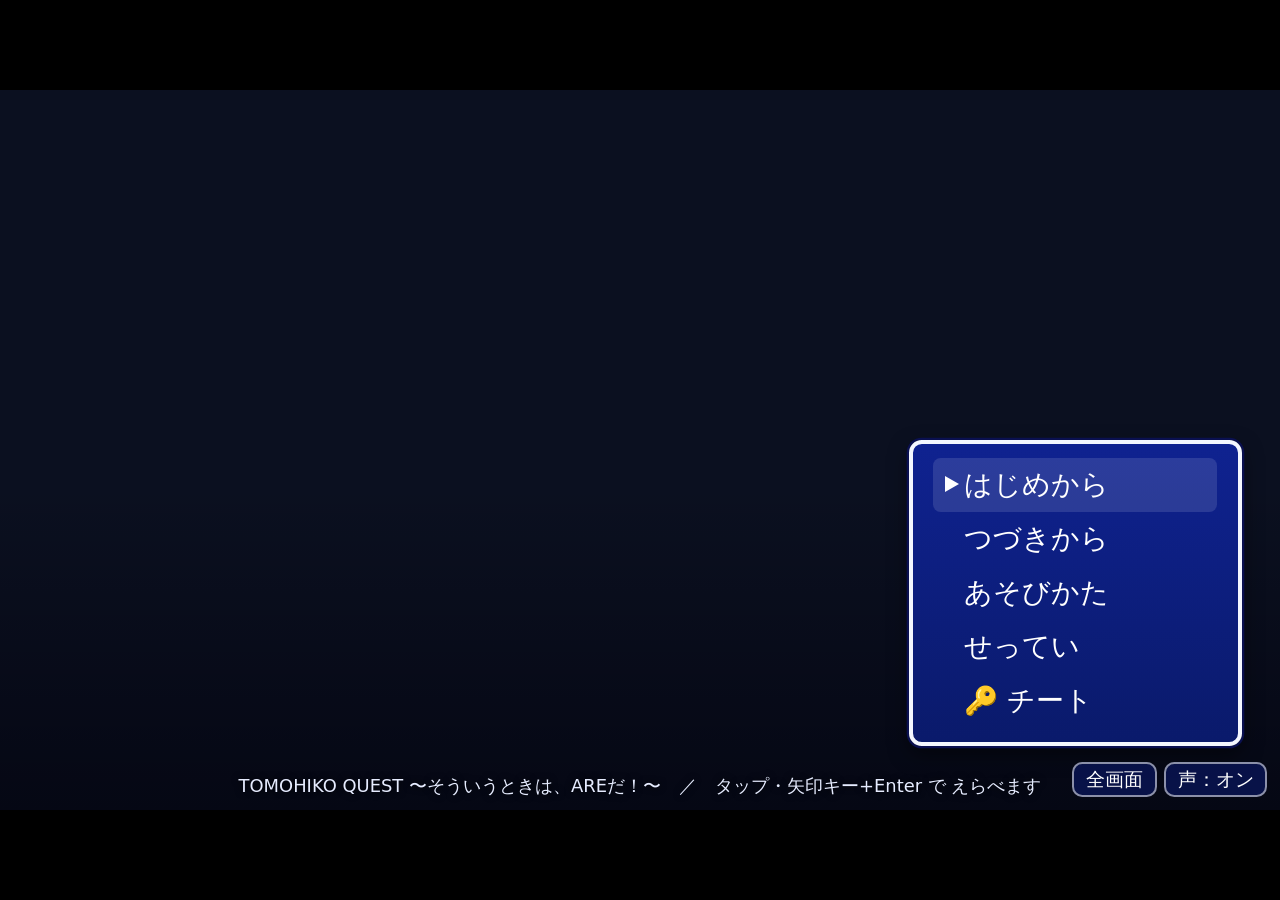
==== game/index.html @ 36fe4eb5 "Add files via upload" ====
<!doctype html>
<html lang="ja">
<head>
<meta charset="utf-8">
<meta name="viewport" content="width=device-width,initial-scale=1,viewport-fit=cover,user-scalable=no">
<meta http-equiv="Content-Security-Policy" content="default-src 'none'; script-src 'self'; style-src 'self' 'unsafe-inline'; img-src 'self' data: blob:; media-src 'self'; connect-src 'self'; font-src 'self' data:; base-uri 'none'; form-action 'none'; object-src 'none'">
<meta name="robots" content="noindex">
<meta name="theme-color" content="#0b1020">
<title>TOMOHIKO QUEST 〜そういうときは、AREだ！〜</title>
<link rel="stylesheet" href="./game.css">
</head>
<body>
<div id="stage">
  <div id="bg"></div>
  <canvas id="cv" width="1280" height="720" aria-label="ゲーム画面"></canvas>
  <div id="ui"></div>
  <div id="pad">
    <div id="dp"><button class="u" data-k="up" aria-label="上">▲</button><button class="d" data-k="down" aria-label="下">▼</button><button class="l" data-k="left" aria-label="左">◀</button><button class="r" data-k="right" aria-label="右">▶</button></div>
    <div id="ab"><button class="b" data-k="menu" aria-label="メニュー">メニュー</button><button class="a" data-k="ok" aria-label="話す・調べる・決定">A</button></div>
  </div>
  <div id="top"><button type="button" id="btnFs">全画面</button><button type="button" id="btnVoice">声：オン</button></div>
  <div id="toast" class="win"></div>
  <div id="flash"></div>
</div>
<div id="rot"><div>📱 よこむきに すると<br>もっと 大きく 遊べるよ！</div><button type="button" id="rotOk">このまま あそぶ</button></div>
<script src="../protect.js"></script>
<script src="./hash.js"></script>
<script src="./cheat-table.js"></script>
<script src="./data.js"></script>
<script src="./data2.js"></script>
<script src="./maps.js"></script>
<script src="./story.js"></script>
<script src="./maps2.js"></script>
<script src="./story2.js"></script>
<script src="./core.js"></script>
<script src="./ui.js"></script>
<script src="./field.js"></script>
<script src="./battle.js"></script>
<script src="./boot.js"></script>
</body>
</html>
---- game/game.css ----
:root{--blue:#0a1a6b;--blue2:#1a2fa8;--line:#f4f7ff;--gold:#ffe28a;--ink:#fff;--red:#ff6b6b;--ok:#7dffb0}
*{box-sizing:border-box;-webkit-tap-highlight-color:transparent}
html,body{margin:0;height:100%;background:#000;overflow:hidden;font-family:"Hiragino Kaku Gothic ProN","Yu Gothic","Meiryo",system-ui,sans-serif;color:var(--ink);-webkit-user-select:none;user-select:none;-webkit-touch-callout:none}
body{display:flex;align-items:center;justify-content:center}
#stage{position:relative;width:min(100vw,calc(100vh * 16 / 9));height:min(calc(100vw * 9 / 16),100vh);container-type:size;background:#0b1020;overflow:hidden;touch-action:manipulation}
@supports (height:100dvh){#stage{width:min(100vw,calc(100dvh * 16 / 9));height:min(calc(100vw * 9 / 16),100dvh)}}
#cv{position:absolute;inset:0;width:100%;height:100%;image-rendering:pixelated;display:none}
body[data-mode=map] #cv,body[data-mode=talk] #cv,body[data-mode=choice] #cv,body[data-mode=script] #cv,body[data-mode=battle] #cv,body[data-mode=shop] #cv,body[data-mode=gate] #cv,body[data-mode=menu] #cv,body[data-mode=rename] #cv,body[data-mode=end] #cv,body[data-mode=confirm] #cv{display:block}
#bg{position:absolute;inset:0;background:#0b1020 center/cover no-repeat;opacity:0;transition:opacity .35s;pointer-events:none}
#bg.on{opacity:1}
#bg::after{content:"";position:absolute;inset:0;background:linear-gradient(180deg,rgba(0,0,0,0) 55%,rgba(0,0,10,.55))}
#ui{position:absolute;inset:0;font-size:2.15cqw;line-height:1.5}
.win{background:linear-gradient(180deg,#0f2290,var(--blue));border:.34cqw solid var(--line);border-radius:1cqw;box-shadow:0 0 0 .18cqw #0a1050,0 .6cqw 1.6cqw rgba(0,0,0,.5);padding:1.1cqw 1.6cqw;color:#fff}
.win h2{margin:0 0 .6cqw;font-size:2.6cqw;color:var(--gold);letter-spacing:.1cqw}
.win h3{margin:.6cqw 0 .3cqw;font-size:2.2cqw;color:var(--gold)}
.meta{font-size:1.7cqw;color:#cbd7ff}
.opt,.btn{display:block;width:100%;text-align:left;font:inherit;color:#fff;background:transparent;border:0;border-radius:.6cqw;padding:.5cqw 1.2cqw .5cqw 2.4cqw;cursor:pointer;position:relative}
.opt::before{content:"";position:absolute;left:.9cqw;top:50%;width:0;height:0;margin-top:-.7cqw;border-left:1.1cqw solid transparent;border-top:.7cqw solid transparent;border-bottom:.7cqw solid transparent;opacity:0}
.opt.on::before,.opt:hover::before{border-left-color:#fff;opacity:1}
.opt.on,.opt:hover{background:rgba(255,255,255,.12)}
.opt[disabled]{opacity:.45;cursor:default}
.row{display:flex;flex-wrap:wrap;gap:.8cqw;align-items:center}
.btn{display:inline-block;width:auto;text-align:center;padding:.5cqw 1.8cqw;background:linear-gradient(180deg,#2c45d6,#1a2fa8);border:.22cqw solid var(--line)}
.btn.sub{background:rgba(255,255,255,.1)}
.btn.on,.btn:hover{outline:.25cqw solid var(--gold)}
.btn[disabled]{opacity:.4}
.sel{outline:.28cqw solid var(--gold)}
input[type=text],select{font:inherit;font-size:2cqw;color:#fff;background:#071056;border:.25cqw solid var(--line);border-radius:.6cqw;padding:.4cqw 1cqw;-webkit-user-select:text;user-select:text}
select{padding-right:.4cqw}
label{font-size:1.8cqw;color:#cbd7ff;display:block;margin:.5cqw 0 .2cqw}
.err{color:var(--red);min-height:2.6cqw;font-size:1.8cqw}
.okc{color:var(--ok)}
/* タイトル */
#tm{position:absolute;right:3cqw;bottom:5cqw;width:26cqw}
.foot{position:absolute;left:0;right:0;bottom:.8cqw;text-align:center;font-size:1.4cqw;color:#e6ecff;text-shadow:0 0 .6cqw #000}
/* 画面中央のパネル */
.panel{position:absolute;left:50%;top:50%;transform:translate(-50%,-50%);width:78cqw;max-height:92cqh}
.panel.sm{width:56cqw}
.panel.scroll{overflow:auto}
.slots{display:grid;grid-template-columns:repeat(3,1fr);gap:1.2cqw}
.slot{border:.28cqw solid var(--line);border-radius:.9cqw;padding:.9cqw 1.1cqw;background:rgba(0,0,40,.55);min-height:22cqw;display:flex;flex-direction:column;gap:.3cqw}
.slot.pick{outline:.3cqw dashed var(--gold)}
.slot b{color:var(--gold)}
.slot .sb{display:flex;flex-wrap:wrap;gap:.5cqw;margin-top:auto}
.slot .btn{font-size:1.7cqw;padding:.3cqw 1cqw}
.chips{display:flex;flex-wrap:wrap;gap:.6cqw;margin:.4cqw 0}
.chip{padding:.2cqw 1cqw;border:.2cqw solid #fff7;border-radius:2cqw;font-size:1.7cqw;background:rgba(255,255,255,.08)}
.zodiac{font-size:2.3cqw;color:var(--gold);min-height:6cqw}
.q{font-size:3cqw;text-align:center;margin:3cqw 0;line-height:1.6}
.qb{display:flex;gap:3cqw;justify-content:center}
.qb .btn{font-size:2.8cqw;padding:.8cqw 5cqw}
/* 会話 */
#msg{position:absolute;left:2cqw;right:2cqw;bottom:2cqw;min-height:15cqw;padding:1.3cqw 2.2cqw 1.6cqw 2.2cqw;font-size:2.35cqw;line-height:1.6;white-space:pre-wrap}
#msg.hasp{padding-left:16cqw}
#msg .who{position:absolute;left:2cqw;top:-2.4cqw;background:linear-gradient(180deg,#1a2fa8,#0a1a6b);border:.3cqw solid var(--line);border-radius:.8cqw;padding:.1cqw 1.6cqw;font-size:2cqw;color:var(--gold);white-space:nowrap}
#msg.hasp .who{left:16cqw}
#msg .nx{position:absolute;right:1.6cqw;bottom:.4cqw;animation:bl .8s infinite;color:var(--gold)}
@keyframes bl{50%{opacity:.2}}
#por{position:absolute;left:3cqw;bottom:13.5cqw;width:15cqw;height:30cqw;pointer-events:none;display:flex;align-items:flex-end;justify-content:center;filter:drop-shadow(0 .5cqw .8cqw rgba(0,0,0,.6))}
#por img,#por canvas{max-width:100%;max-height:100%;object-fit:contain;image-rendering:auto}
#por canvas{image-rendering:pixelated;width:12cqw;height:auto}
#choices{position:absolute;right:3cqw;bottom:19cqw;min-width:30cqw;max-width:56cqw}
#hud{position:absolute;left:1.4cqw;top:1.2cqw;font-size:1.65cqw;padding:.6cqw 1.2cqw;line-height:1.45;pointer-events:none;opacity:.94}
#hud .l{white-space:nowrap}
#hud .ko{color:var(--red)}
#hudr{position:absolute;right:1.4cqw;top:1.2cqw;font-size:1.7cqw;padding:.5cqw 1.2cqw;text-align:right}
/* 戦闘 */
#bp{position:absolute;left:1.4cqw;top:1.2cqw;font-size:1.65cqw;min-width:30cqw;line-height:1.45}
#bp .l{white-space:nowrap}
#bc{position:absolute;left:1.4cqw;bottom:2cqw;width:23cqw;max-height:40cqh;overflow:auto}
#bm{position:absolute;left:26cqw;right:1.4cqw;bottom:2cqw;min-height:15cqw;font-size:2cqw;white-space:pre-wrap;line-height:1.55}
#bt{position:absolute;right:1.4cqw;top:1.2cqw;font-size:1.7cqw;padding:.4cqw 1.2cqw;display:flex;gap:1cqw;align-items:center}
.bar{display:inline-block;width:8cqw;height:1cqw;background:#001;border:.15cqw solid #fff8;border-radius:1cqw;vertical-align:middle;overflow:hidden;margin-left:.5cqw}
.bar i{display:block;height:100%;background:#4ade80}
.bar i.lo{background:#f87171}
.bar.mp i{background:#60a5fa}
/* メニュー */
#mm{position:absolute;left:2cqw;top:3cqw;width:25cqw}
#mc{position:absolute;left:29cqw;right:2cqw;top:3cqw;bottom:3cqw;overflow:auto}
.card{border:.2cqw solid #fff6;border-radius:.8cqw;padding:.6cqw 1.2cqw;margin:.5cqw 0;background:rgba(0,0,40,.4)}
.card .row{margin-top:.3cqw}
.tabs{display:flex;gap:.6cqw;flex-wrap:wrap}
/* 操作ボタン */
#pad{position:absolute;inset:0;pointer-events:none;display:none}
body.touch #pad,body.padon #pad{display:block}
body.padoff #pad{display:none}
#dp{position:absolute;left:2.5cqw;bottom:2.5cqw;width:21cqw;height:21cqw}
#dp button,#ab button{position:absolute;pointer-events:auto;width:7cqw;height:7cqw;border-radius:50%;border:.3cqw solid #fffa;background:rgba(10,26,107,.55);color:#fff;font-size:3cqw;touch-action:none}
#dp .u{left:7cqw;top:0}#dp .d{left:7cqw;bottom:0}#dp .l{left:0;top:7cqw}#dp .r{right:0;top:7cqw}
#ab{position:absolute;right:2.5cqw;bottom:2.5cqw;width:21cqw;height:16cqw}
#ab .a{right:0;bottom:0;width:9cqw;height:9cqw;font-size:2.6cqw}#ab .b{left:0;top:0;width:8cqw;height:8cqw;font-size:2.2cqw}
body[data-mode=talk] #dp,body[data-mode=choice] #dp,body[data-mode=battle] #pad,body[data-mode=title] #pad,body[data-mode=menu] #dp{display:none}
body:not([data-mode=map]):not([data-mode=talk]):not([data-mode=script]) #pad{display:none!important}
#top{position:absolute;right:1cqw;bottom:1cqw;display:flex;gap:.6cqw;z-index:6}
#top button{font:inherit;font-size:1.5cqw;color:#fff;background:rgba(10,26,107,.6);border:.2cqw solid #fff8;border-radius:.8cqw;padding:.2cqw .9cqw}
body[data-mode=map] #top,body[data-mode=battle] #top{bottom:auto;top:6.2cqw;right:1cqw;display:flex}
#toast{position:absolute;left:50%;top:7cqw;transform:translateX(-50%);max-width:70cqw;padding:.8cqw 2cqw;font-size:2cqw;display:none;z-index:9;text-align:center;white-space:pre-wrap}
#toast.on{display:block}
#flash{position:absolute;inset:0;background:#fff;opacity:0;pointer-events:none;transition:opacity .25s}
#rot{display:none;position:fixed;inset:0;z-index:99;background:#000d;color:#fff;align-items:center;justify-content:center;text-align:center;font-size:5vw;padding:6vw;flex-direction:column;gap:3vw}
#rot button{font:inherit;font-size:4vw;padding:1.5vw 5vw;border-radius:2vw;border:2px solid #fff;background:#1a2fa8;color:#fff}
@media (orientation:portrait) and (max-width:900px){body.needrot #rot{display:flex}}
.hide{display:none!important}
.shake{animation:sh .25s}
@keyframes sh{25%{transform:translateX(-.6cqw)}75%{transform:translateX(.6cqw)}}
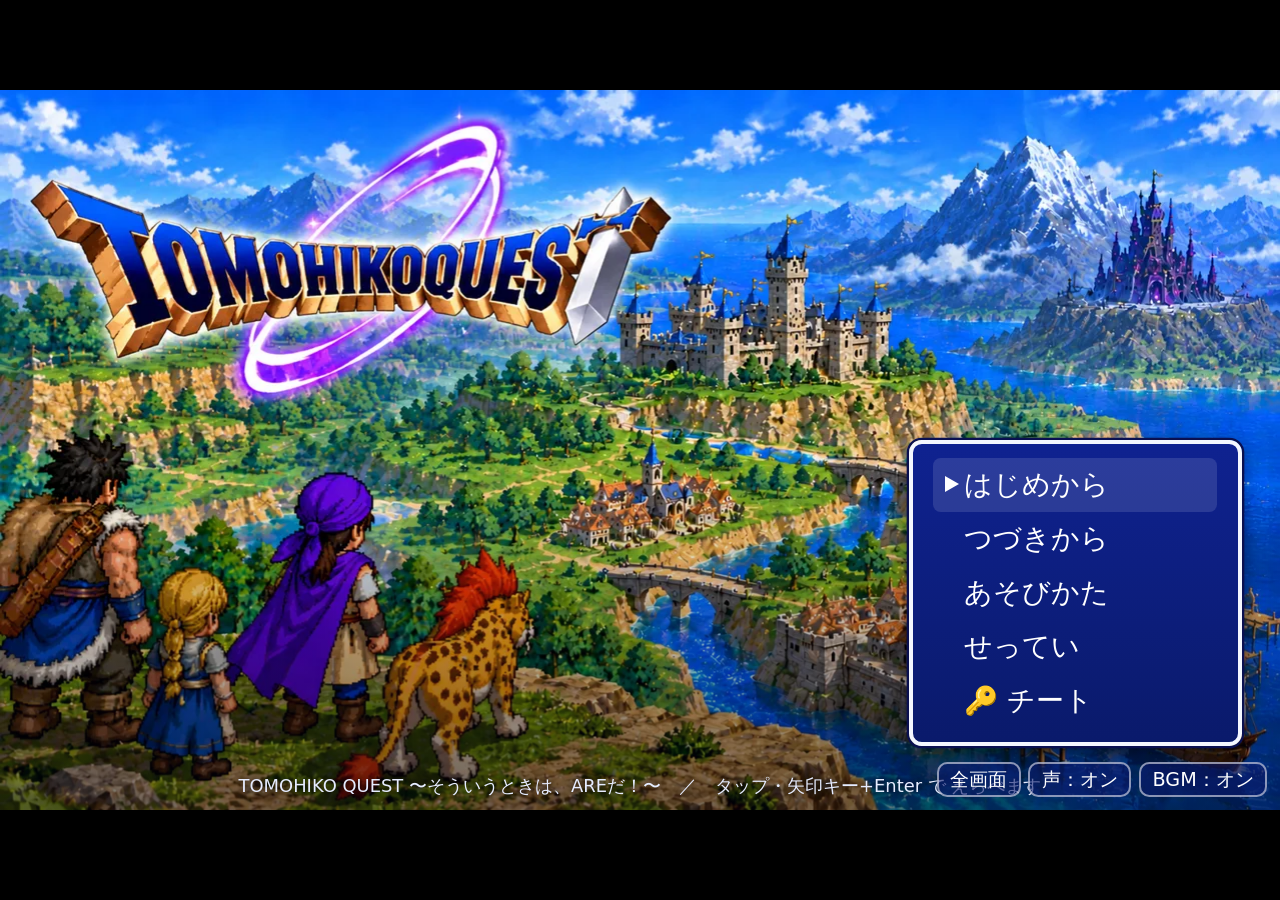
==== commit 482e9783: "Add files via upload" ====
--- a/game/index.html
+++ b/game/index.html
@@ -18,7 +18,7 @@
     <div id="dp"><button class="u" data-k="up" aria-label="上">▲</button><button class="d" data-k="down" aria-label="下">▼</button><button class="l" data-k="left" aria-label="左">◀</button><button class="r" data-k="right" aria-label="右">▶</button></div>
     <div id="ab"><button class="b" data-k="menu" aria-label="メニュー">メニュー</button><button class="a" data-k="ok" aria-label="話す・調べる・決定">A</button></div>
   </div>
-  <div id="top"><button type="button" id="btnFs">全画面</button><button type="button" id="btnVoice">声：オン</button></div>
+  <div id="top"><button type="button" id="btnFs">全画面</button><button type="button" id="btnVoice">声：オン</button><button type="button" id="btnBgm">BGM：オン</button></div>
   <div id="toast" class="win"></div>
   <div id="flash"></div>
 </div>
@@ -32,10 +32,13 @@
 <script src="./story.js"></script>
 <script src="./maps2.js"></script>
 <script src="./story2.js"></script>
+<script src="./world2.js"></script>
+<script src="./data3.js"></script>
 <script src="./core.js"></script>
 <script src="./ui.js"></script>
 <script src="./field.js"></script>
 <script src="./battle.js"></script>
+<script src="./bgm.js"></script>
 <script src="./boot.js"></script>
 </body>
 </html>
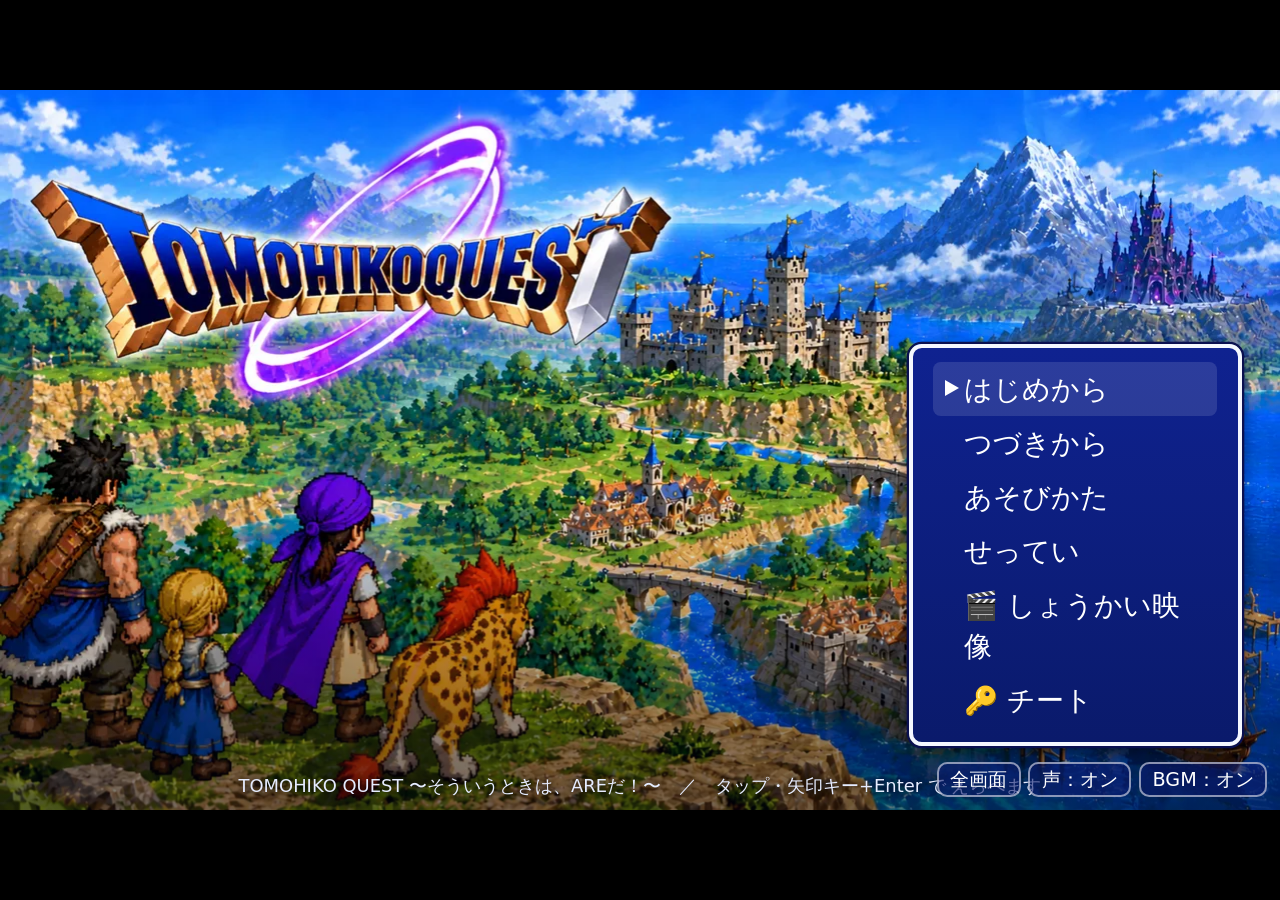
==== commit 68610c88: "Add files via upload" ====
--- a/game/index.html
+++ b/game/index.html
@@ -24,6 +24,7 @@
 </div>
 <div id="rot"><div>📱 よこむきに すると<br>もっと 大きく 遊べるよ！</div><button type="button" id="rotOk">このまま あそぶ</button></div>
 <script src="../protect.js"></script>
+<script src="./protect-game.js"></script>
 <script src="./hash.js"></script>
 <script src="./cheat-table.js"></script>
 <script src="./data.js"></script>
--- a/game/game.css
+++ b/game/game.css
@@ -103,3 +103,13 @@
 .hide{display:none!important}
 .shake{animation:sh .25s}
 @keyframes sh{25%{transform:translateX(-.6cqw)}75%{transform:translateX(.6cqw)}}
+
+#credBox{position:absolute;inset:0;background:#000c;overflow:hidden;z-index:4}
+#cred{position:absolute;left:0;right:0;top:0;text-align:center;color:#fff;font-size:2.5cqw;line-height:1.9;will-change:transform;transform:translateY(100cqh)}
+#cred .cl{min-height:1.9em}
+#credBtn{position:absolute;right:2cqw;bottom:2cqw;z-index:5}
+
+#movBox{position:absolute;inset:0;z-index:60;background:#000;display:flex;align-items:center;justify-content:center}
+#movBox video{max-width:100%;max-height:100%;width:100%;height:100%;object-fit:contain;background:#000}
+#movMsg{position:absolute;left:0;right:0;top:45%;text-align:center;color:#fff;font-size:2.2cqw;padding:0 4cqw}
+#movX{position:absolute;right:1.5cqw;top:1.5cqw;z-index:2;padding:.8cqw 2cqw;font-size:2cqw;border:2px solid #fff;background:rgba(0,0,0,.65);color:#fff;border-radius:1cqw;cursor:pointer}
